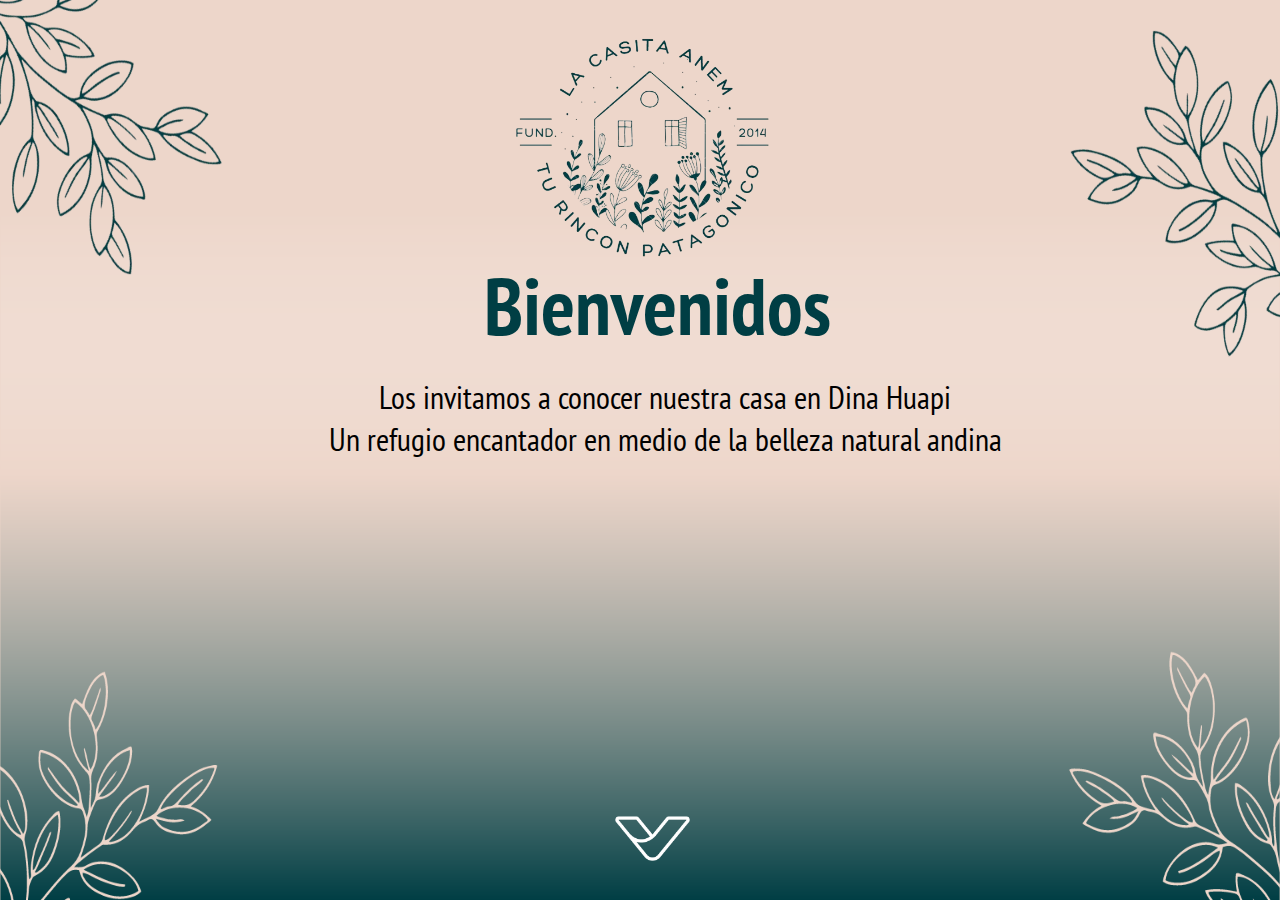
==== index.html @ 8161d8fa "Creacion de la pagina de bienvenida" ====
<!DOCTYPE html>
<html lang="en">
<head>
    <meta charset="UTF-8">
    <meta name="viewport" content="width=device-width, initial-scale=1.0">
    <title>ANEM</title>
    <link rel="stylesheet" href="styles/style.css">
    <link rel="stylesheet" href="styles/mobile-style.css">
    <link rel="preconnect" href="https://fonts.googleapis.com">
    <link rel="preconnect" href="https://fonts.gstatic.com" crossorigin>
    <link href="https://fonts.googleapis.com/css2?family=Lexend:wght@100..900&family=PT+Sans+Narrow:wght@400;700&display=swap" rel="stylesheet">
    <script src="/js/index.js"></script>
</head>
<body>
<section class="welcome">
    <div class="logo">
        <img src="/brand/LOGO_II.png" alt="Logo ANEM">
    </div>
    <div class="bienvenida">
    <h1>Bienvenidos</h1>
    <p>Los invitamos a conocer nuestra casa en Dina Huapi<br>Un refugio encantador en medio de la belleza natural andina</p>
    </div>
    <div class="scroll">
        <a href="/pages/house.html">
        <img src="/brand/white-scroll.png" alt="scroll">
        </a>
    </div>
</section>
</body>
</html>
---- styles/style.css ----
*{
    box-sizing: border-box;
    margin: 0;
    padding: 0;
}

:root{
    --primer-color: #EDD6CA;
    --segundo-color: #003E44;
}


body{
    background-image: url(/brand/background\ anem.png);
    background-repeat: no-repeat;
    background-size: 100vw 100vh;
    overflow-x: hidden;
    font-family: 'PT Sans Narrow', sans-serif;
    
}

.welcome .logo{
    display: flex;
    justify-content: center;
    align-items: center;
    width: auto;
    height: 65%;
    margin: 20px;
}

.welcome .logo img{
width: 25%;
}

.welcome .bienvenida{
    display: flex;
    flex-direction: column;
    justify-content: center;
    align-items: center;
    height: 100px;
}

.welcome .bienvenida h1{
    font-size: 80px;
    color: var(--segundo-color);
    margin-bottom: 20px;
    margin-top: 20px;
    padding-left: 35px;
    line-height: 100px;
}

.welcome .bienvenida p{
    font-size: 32px;
    text-align: center;
    color: black;
    margin-left: 50px;
}

@keyframes bounce{
    0%, 100% {
        transform: translateY(0);
    }
    50% {
        transform: translateY(-30px);
    }
}

.welcome .scroll img{
    width: 15%;
    animation: bounce 2s infinite;
    animation-timing-function: ease-in-out;
}

.welcome .scroll{
    position: fixed;
    bottom: 20px;
    left: 50%;
    transform: translateX(-5%);
    z-index: 1000;
}
---- styles/mobile-style.css ----
@media only screen and (max-width: 768px) {
    body {
        background-image: url(/brand/bg-Version-mobile.png);
        background-repeat: no-repeat;
        background-size: cover;
    }
    .welcome .logo{
        display: flex;
        justify-content: center;
        align-items: center;
        width: auto;
        height: 65%;
        margin: 20px;
        margin-top: 70px;
        margin-bottom: 40px;
    }

    .welcome .logo img{
    width: 90%;
    }

    .welcome .bienvenida h1{
        font-size: 65px;
        padding: 0;
        margin-bottom: 10px;
    }
    .welcome .bienvenida p{
        font-size: 25px;
        margin: 0;
        margin-left: 10px;
        margin-right: 10px;
    }

    .welcome .scroll img{
        width: 30%;
        animation: bounce 2s infinite;
        animation-timing-function: ease-in-out;
        transform: rotate(180deg);
    }
    
    .welcome .scroll{
        position: fixed;
        bottom: 145px;
        left: 50%;
        transform: translateX(-80%) rotate(180deg);
        z-index: 1000;
    }

    .welcome .scroll a{
        display: block;
    }

    html, body{
        scroll-behavior: smooth;
    }
}







/* Estilos para dispositivos móviles con resolución de 360x640 (HD) */
@media only screen and (max-width: 360px) {
    /* Agrega tus estilos aquí */
}

/* Estilos para dispositivos móviles con resolución de 720x1280 (HD) */
@media only screen and (min-width: 361px) and (max-width: 720px) {
    /* Agrega tus estilos aquí */
}

/* Estilos para dispositivos móviles con resolución de 1080x1920 (Full HD) */
@media only screen and (min-width: 721px) and (max-width: 1080px) {
    /* Agrega tus estilos aquí */
}

/* Estilos para dispositivos móviles con resolución de 1440x2560 (QHD) */
@media only screen and (min-width: 1081px) and (max-width: 1440px) {
    /* Agrega tus estilos aquí */
}
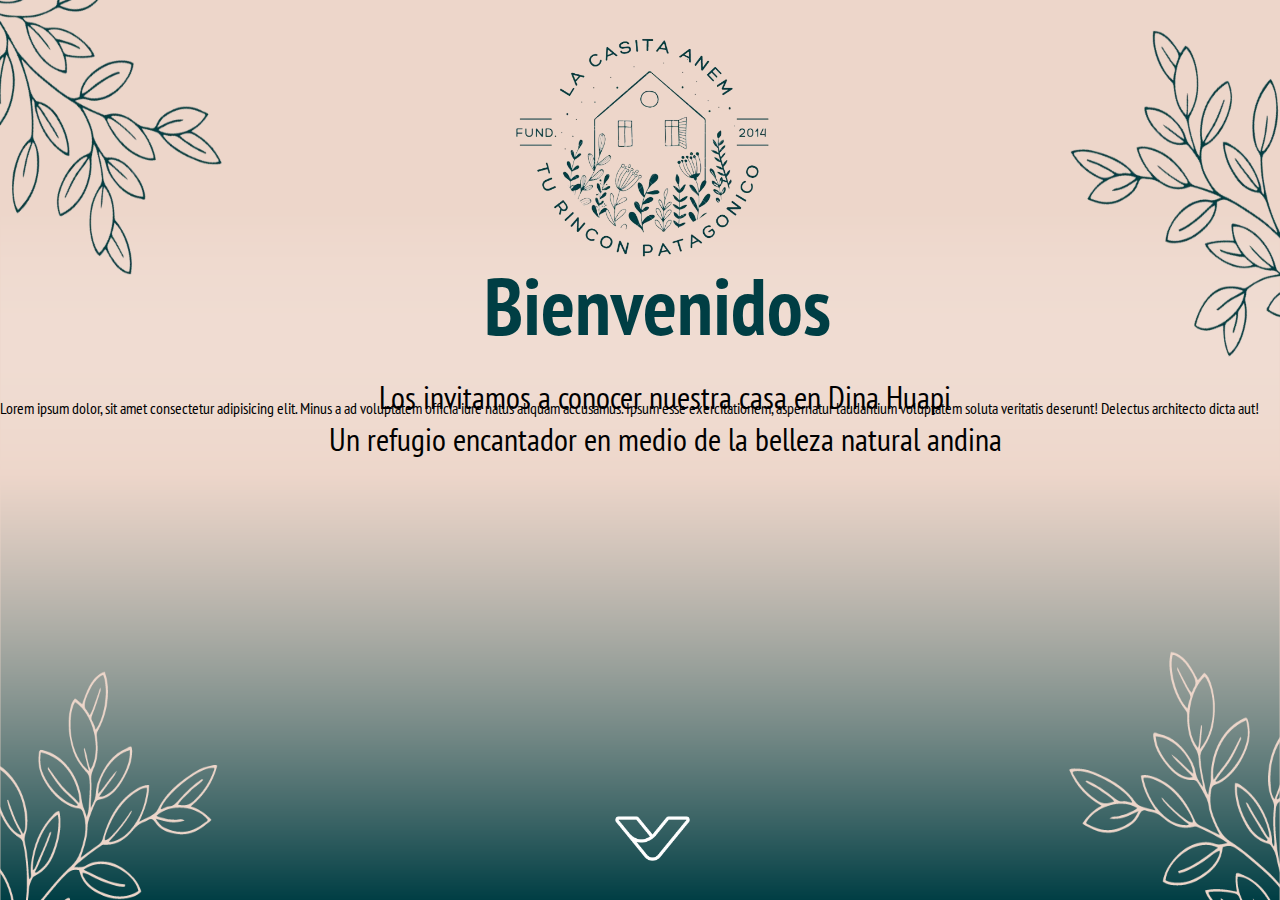
==== commit d60ae4d7: "prueba de git" ====
--- a/index.html
+++ b/index.html
@@ -25,6 +25,7 @@
         <img src="/brand/white-scroll.png" alt="scroll">
         </a>
     </div>
+    <p>Lorem ipsum dolor, sit amet consectetur adipisicing elit. Minus a ad voluptatem officia iure natus aliquam accusamus. Ipsum esse exercitationem, aspernatur laudantium voluptatem soluta veritatis deserunt! Delectus architecto dicta aut!</p>
 </section>
 </body>
 </html>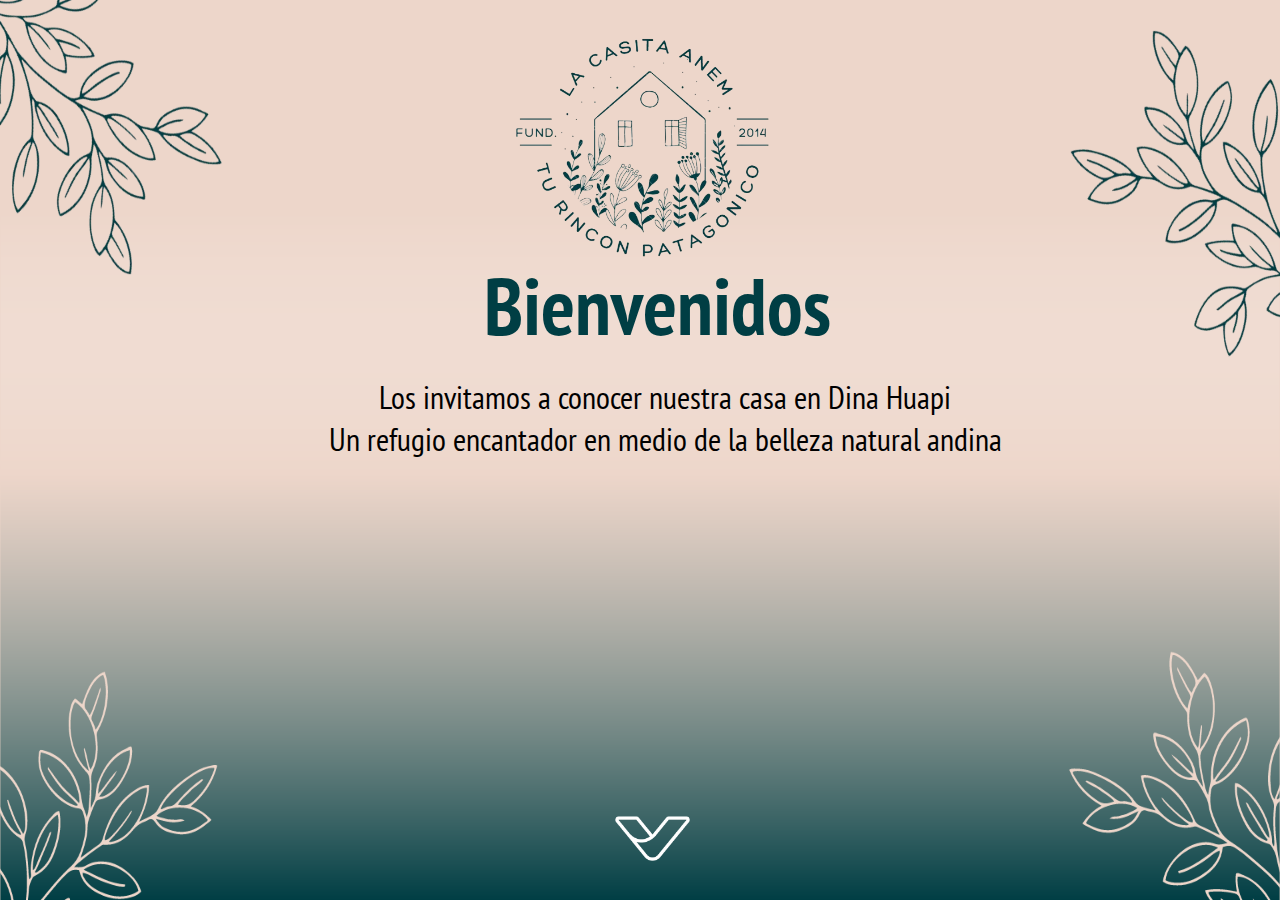
==== commit c3e4f2cd: "cambios media query responsive" ====
--- a/index.html
+++ b/index.html
@@ -12,20 +12,29 @@
     <script src="/js/index.js"></script>
 </head>
 <body>
-<section class="welcome">
-    <div class="logo">
-        <img src="/brand/LOGO_II.png" alt="Logo ANEM">
-    </div>
-    <div class="bienvenida">
-    <h1>Bienvenidos</h1>
-    <p>Los invitamos a conocer nuestra casa en Dina Huapi<br>Un refugio encantador en medio de la belleza natural andina</p>
-    </div>
-    <div class="scroll">
-        <a href="/pages/house.html">
-        <img src="/brand/white-scroll.png" alt="scroll">
-        </a>
-    </div>
-    <p>Lorem ipsum dolor, sit amet consectetur adipisicing elit. Minus a ad voluptatem officia iure natus aliquam accusamus. Ipsum esse exercitationem, aspernatur laudantium voluptatem soluta veritatis deserunt! Delectus architecto dicta aut!</p>
-</section>
+    <section class="welcome">
+        <div class="container-welcome">
+            <div class="row align-items-center">
+                <div class="col-md-4">
+                    <div class="logo">
+                        <img src="/brand/LOGO_II.png" alt="Logo ANEM" class="img-fluid">
+                    </div>
+                </div>
+                <div class="col-md-4">
+                    <div class="bienvenida text-center">
+                        <h1>Bienvenidos</h1>
+                        <p>Los invitamos a conocer nuestra casa en Dina Huapi<br>Un refugio encantador en medio de la belleza natural andina</p>
+                    </div>
+                </div>
+                <div class="col-md-4">
+                    <div class="scroll text-center">
+                        <a href="/pages/house.html">
+                            <img src="/brand/white-scroll.png" alt="scroll" class="img-fluid">
+                        </a>
+                    </div>
+                </div>
+            </div>
+        </div>
+    </section>
 </body>
 </html>--- a/styles/mobile-style.css
+++ b/styles/mobile-style.css
@@ -40,43 +40,193 @@
     
     .welcome .scroll{
         position: fixed;
-        bottom: 145px;
-        left: 50%;
-        transform: translateX(-80%) rotate(180deg);
-        z-index: 1000;
-    }
-
-    .welcome .scroll a{
-        display: block;
-    }
-
-    html, body{
-        scroll-behavior: smooth;
-    }
-}
-
-
-
-
-
-
+        bottom: 60px;
+        left: 50%;
+        transform: translateX(-80%) rotate(180deg);
+        z-index: 1000;
+    }
+
+    .welcome .scroll a{
+        display: block;
+    }
+
+    html, body{
+        scroll-behavior: smooth;
+    }
+}
 
 /* Estilos para dispositivos móviles con resolución de 360x640 (HD) */
 @media only screen and (max-width: 360px) {
-    /* Agrega tus estilos aquí */
+    body {
+        background-image: url(/brand/bg-Version-mobile.png);
+        background-repeat: no-repeat;
+        background-size: cover;
+    }
+    .welcome .logo{
+        display: flex;
+        justify-content: center;
+        align-items: center;
+        width: auto;
+        height: 65%;
+        margin: 20px;
+        margin-top: 70px;
+        margin-bottom: 40px;
+    }
+
+    .welcome .logo img{
+    width: 90%;
+    }
+
+    .welcome .bienvenida h1{
+        font-size: 65px;
+        padding: 0;
+        margin-bottom: 10px;
+    }
+    .welcome .bienvenida p{
+        font-size: 25px;
+        margin: 0;
+        margin-left: 10px;
+        margin-right: 10px;
+    }
+
+    .welcome .scroll img{
+        width: 30%;
+        animation: bounce 2s infinite;
+        animation-timing-function: ease-in-out;
+        transform: rotate(180deg);
+    }
+    
+    .welcome .scroll{
+        position: fixed;
+        bottom: 60px;
+        left: 50%;
+        transform: translateX(-80%) rotate(180deg);
+        z-index: 1000;
+    }
+
+    .welcome .scroll a{
+        display: block;
+    }
+
+    html, body{
+        scroll-behavior: smooth;
+    }
 }
 
 /* Estilos para dispositivos móviles con resolución de 720x1280 (HD) */
 @media only screen and (min-width: 361px) and (max-width: 720px) {
-    /* Agrega tus estilos aquí */
+    body {
+        background-image: url(/brand/bg-Version-mobile.png);
+        background-repeat: no-repeat;
+        background-size: cover;
+    }
+    .welcome .logo{
+        display: flex;
+        justify-content: center;
+        align-items: center;
+        width: auto;
+        height: 65%;
+        margin: 20px;
+        margin-top: 120px;
+        margin-bottom: 60px;
+    }
+
+    .welcome .logo img{
+    width: 90%;
+    }
+
+    .welcome .bienvenida h1{
+        font-size: 65px;
+        padding: 0;
+        margin-bottom: 10px;
+    }
+    .welcome .bienvenida p{
+        font-size: 35px;
+        margin: 0;
+        margin-left: 10px;
+        margin-right: 10px;
+    }
+
+    .welcome .scroll img{
+        width: 30%;
+        animation: bounce 2s infinite;
+        animation-timing-function: ease-in-out;
+        transform: rotate(180deg);
+    }
+    
+    .welcome .scroll{
+        position: fixed;
+        bottom: 60px;
+        left: 50%;
+        transform: translateX(-80%) rotate(180deg);
+        z-index: 1000;
+        margin-bottom: 100px;
+    }
+
+    .welcome .scroll a{
+        display: block;
+    }
+
+    html, body{
+        scroll-behavior: smooth;
+    }
 }
 
 /* Estilos para dispositivos móviles con resolución de 1080x1920 (Full HD) */
 @media only screen and (min-width: 721px) and (max-width: 1080px) {
-    /* Agrega tus estilos aquí */
-}
-
-/* Estilos para dispositivos móviles con resolución de 1440x2560 (QHD) */
-@media only screen and (min-width: 1081px) and (max-width: 1440px) {
-    /* Agrega tus estilos aquí */
-}
+    body {
+        background-image: url(/brand/bg-Version-mobile.png);
+        background-repeat: no-repeat;
+        background-size: cover;
+    }
+    .welcome .logo{
+        display: flex;
+        justify-content: center;
+        align-items: center;
+        width: auto;
+        height: 65%;
+        margin: 20px;
+        margin-top: 220px;
+        margin-bottom: 70px;
+    }
+
+    .welcome .logo img{
+    width: 90%;
+    }
+
+    .welcome .bienvenida h1{
+        font-size: 100px;
+        padding: 0;
+        margin-bottom: 30px;
+    }
+    .welcome .bienvenida p{
+        font-size: 50px;
+        margin: 0;
+        margin-left: 10px;
+        margin-right: 10px;
+    }
+
+    .welcome .scroll img{
+        width: 30%;
+        animation: bounce 2s infinite;
+        animation-timing-function: ease-in-out;
+        transform: rotate(180deg);
+    }
+    
+    .welcome .scroll{
+        position: fixed;
+        bottom: 60px;
+        left: 50%;
+        transform: translateX(-80%) rotate(180deg);
+        z-index: 1000;
+        margin-bottom: 100px;
+    }
+
+    .welcome .scroll a{
+        display: block;
+    }
+
+    html, body{
+        scroll-behavior: smooth;
+    }
+}
